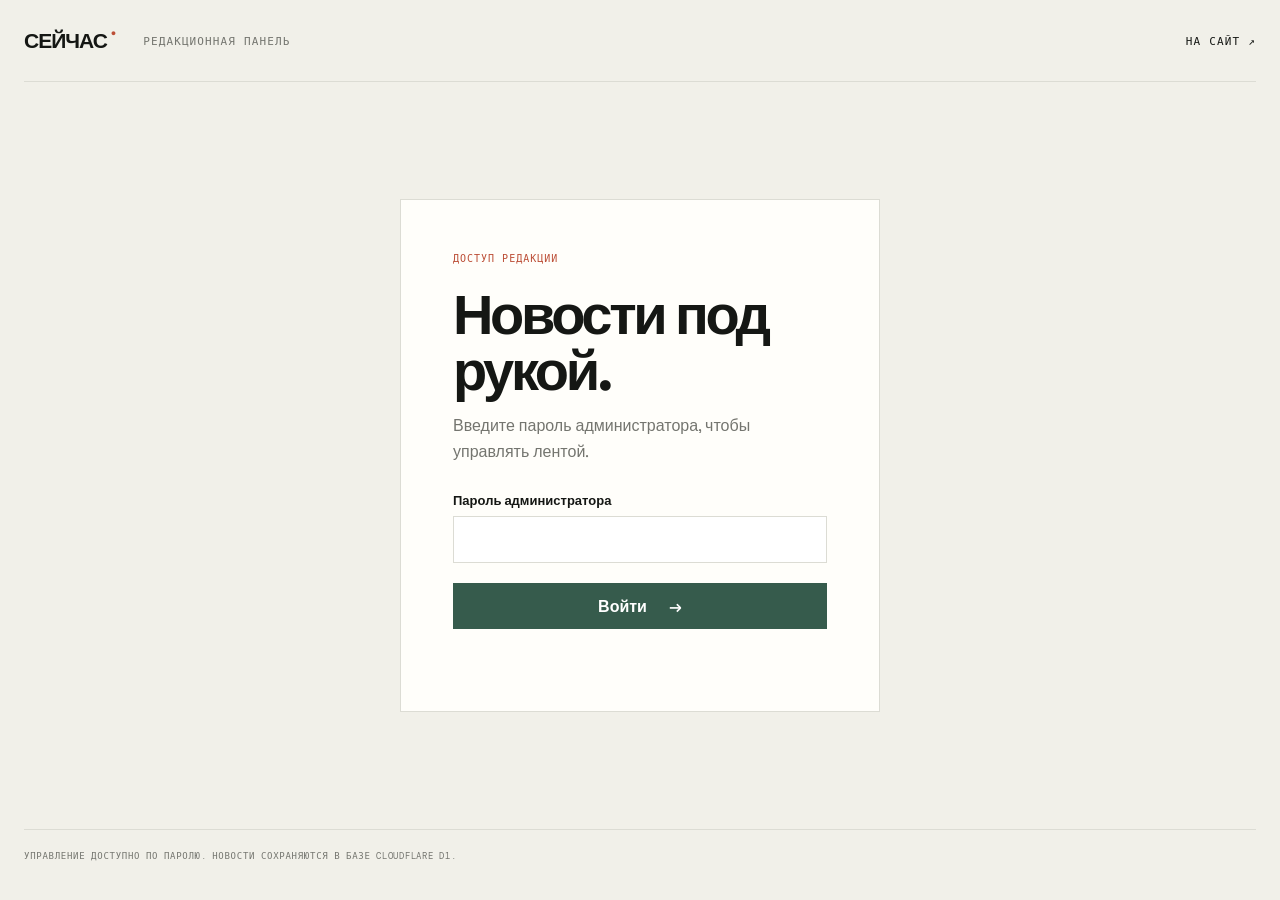
==== admin-site/index.html @ e16c7c47 "Separate admin panel into its own Pages site" ====
<!doctype html>
<html lang="ru">
<head>
  <meta charset="utf-8">
  <meta name="viewport" content="width=device-width, initial-scale=1">
  <meta name="theme-color" content="#f1f0e9">
  <meta name="robots" content="noindex, nofollow">
  <title>Админ-панель — СЕЙЧАС</title>
  <link rel="preconnect" href="https://fonts.googleapis.com">
  <link rel="preconnect" href="https://fonts.gstatic.com" crossorigin>
  <link href="https://fonts.googleapis.com/css2?family=DM+Mono:wght@400;500&family=Space+Grotesk:wght@400;500;600;700&display=swap" rel="stylesheet">
  <link rel="stylesheet" href="/admin.css">
  <script src="/config.js"></script>
  <script src="/admin.js" defer></script>
</head>
<body>
  <main class="admin-shell">
    <header class="admin-header">
      <a class="brand" href="/">СЕЙЧАС<span>●</span></a>
      <span class="admin-label">РЕДАКЦИОННАЯ ПАНЕЛЬ</span>
      <a class="back-link" href="/">На сайт ↗</a>
    </header>

    <section id="login-view" class="login-card">
      <div class="kicker">ДОСТУП РЕДАКЦИИ</div>
      <h1>Новости под рукой.</h1>
      <p>Введите пароль администратора, чтобы управлять лентой.</p>
      <form id="login-form">
        <label for="admin-password">Пароль администратора</label>
        <input id="admin-password" type="password" autocomplete="current-password" required>
        <button class="button primary" type="submit">Войти <span>→</span></button>
        <p class="message" id="login-message" role="status"></p>
      </form>
    </section>

    <section id="panel-view" class="panel" hidden>
      <div class="panel-title">
        <div><div class="kicker">КОНТЕНТ САЙТА</div><h1>Лента новостей</h1></div>
        <button id="logout-button" class="button quiet" type="button">Выйти</button>
      </div>
      <div class="panel-layout">
        <section class="editor-card">
          <div class="editor-heading"><div><div class="kicker">РЕДАКТОР</div><h2 id="form-heading">Добавить новость</h2></div><button id="reset-button" class="text-button" type="button">Очистить</button></div>
          <form id="story-form">
            <input id="story-id" type="hidden">
            <label for="title">Заголовок</label><input id="title" name="title" maxlength="220" required>
            <label for="description">Краткое описание</label><textarea id="description" name="description" rows="3" maxlength="600" required></textarea>
            <div class="form-row">
              <div><label for="region">Регион</label><select id="region" name="region"><option>Европа</option><option>Азия</option><option>Америка</option><option>Африка</option><option>Ближний Восток</option><option>Мир</option></select></div>
              <div><label for="source">Источник</label><input id="source" name="source" maxlength="80" placeholder="BBC, DW…" required></div>
            </div>
            <div class="form-row">
              <div><label for="time">Время публикации</label><input id="time" name="time" maxlength="80" value="Только что" required></div>
              <div><label for="alt">Подпись к изображению</label><input id="alt" name="alt" maxlength="240"></div>
            </div>
            <label for="url">Ссылка на оригинал</label><input id="url" name="url" type="url" placeholder="https://…" required>
            <label for="image">Ссылка на изображение</label><input id="image" name="image" type="url" placeholder="https://…" required>
            <label for="body">Текст обзора <span class="optional">необязательно</span></label><textarea id="body" name="body" rows="6" maxlength="20000" placeholder="Короткий обзор, не полный текст источника"></textarea>
            <p id="form-message" class="message" role="status"></p>
            <button id="save-button" class="button primary" type="submit">Опубликовать <span>→</span></button>
          </form>
        </section>
        <section class="stories-card">
          <div class="editor-heading"><div><div class="kicker">ОПУБЛИКОВАНО</div><h2 id="story-count">Новости</h2></div><button id="refresh-button" class="text-button" type="button">Обновить ↻</button></div>
          <div id="stories-list" class="stories-list" aria-live="polite"></div>
        </section>
      </div>
    </section>
    <footer>Управление доступно по паролю. Новости сохраняются в базе Cloudflare D1.</footer>
  </main>
</body>
</html>
---- admin.css ----
:root{color-scheme:light;--paper:#f1f0e9;--card:#fffefa;--ink:#151714;--muted:#74756f;--line:#dcdcd4;--accent:#bc4e36;--green:#365b4c;font-family:"Space Grotesk",Arial,sans-serif}*{box-sizing:border-box}body{margin:0;background:var(--paper);color:var(--ink)}button,input,textarea,select{font:inherit}.admin-shell{width:min(1440px,100% - 48px);margin:0 auto}.admin-header{height:82px;display:flex;align-items:center;border-bottom:1px solid var(--line);gap:28px}.brand{font-weight:700;font-size:21px;letter-spacing:-1px;text-decoration:none;color:inherit}.brand span{font-size:9px;color:var(--accent);vertical-align:top;margin-left:4px}.admin-label,.kicker,.back-link,.text-button,.optional,footer{font:11px "DM Mono",monospace;letter-spacing:.1em;text-transform:uppercase}.admin-label{color:var(--muted)}.back-link{margin-left:auto;color:var(--ink);text-decoration:none}.login-card{width:min(480px,100%);margin:clamp(60px,13vh,150px) auto;background:var(--card);padding:clamp(26px,5vw,52px);border:1px solid var(--line)}.kicker{font-size:10px;color:var(--accent)}h1,h2,p{margin-top:0}.login-card h1,.panel-title h1{font-size:clamp(34px,5vw,56px);line-height:1;letter-spacing:-.06em;margin:22px 0 14px}.login-card>p{color:var(--muted);line-height:1.6;margin-bottom:28px}label{display:block;font-size:13px;font-weight:600;margin:17px 0 7px}input,textarea,select{width:100%;border:1px solid var(--line);background:#fff;padding:12px 13px;border-radius:0;color:var(--ink);outline:none}input:focus,textarea:focus,select:focus{border-color:var(--green);box-shadow:0 0 0 2px #365b4c20}textarea{resize:vertical;line-height:1.5}.button{border:0;min-height:46px;padding:0 18px;cursor:pointer;font-weight:600}.primary{background:var(--green);color:white}.primary:hover{background:#294638}.primary span{margin-left:18px}.login-card .primary{width:100%;margin-top:20px}.message{min-height:20px;margin:10px 0 0;color:var(--accent);font-size:13px;line-height:1.45}.panel{padding:34px 0 60px}.panel-title{display:flex;align-items:end;justify-content:space-between;margin-bottom:28px}.panel-title h1{margin:14px 0 0}.quiet{background:transparent;border:1px solid var(--line)}.quiet:hover,.text-button:hover{color:var(--accent)}.panel-layout{display:grid;grid-template-columns:minmax(320px,.85fr) minmax(420px,1.15fr);gap:20px;align-items:start}.editor-card,.stories-card{background:var(--card);border:1px solid var(--line);padding:clamp(18px,2.5vw,30px)}.editor-heading{display:flex;align-items:center;justify-content:space-between;border-bottom:1px solid var(--line);padding-bottom:18px;margin-bottom:8px}.editor-heading h2{font-size:21px;letter-spacing:-.04em;margin:8px 0 0}.text-button{color:var(--muted);border:0;background:transparent;padding:8px 0;cursor:pointer;font-size:10px}.form-row{display:grid;grid-template-columns:1fr 1fr;gap:12px}.optional{display:inline-block;color:var(--muted);font-size:9px;letter-spacing:.04em}.stories-list{display:grid}.story-row{padding:18px 0;border-bottom:1px solid var(--line);display:grid;grid-template-columns:minmax(0,1fr) auto;gap:14px}.story-row:last-child{border-bottom:0}.story-info{min-width:0}.story-meta{font:10px "DM Mono",monospace;letter-spacing:.08em;text-transform:uppercase;color:var(--muted);margin-bottom:8px}.story-row h3{font-family:Georgia,serif;font-weight:400;font-size:21px;line-height:1.12;letter-spacing:-.03em;margin:0 0 8px}.story-row p{color:var(--muted);font-size:13px;line-height:1.45;margin:0}.story-actions{display:flex;align-items:start;gap:8px}.small-button{border:1px solid var(--line);background:transparent;padding:7px 10px;cursor:pointer;font-size:12px}.small-button:hover{border-color:var(--accent);color:var(--accent)}.empty-list{padding:24px 0;color:var(--muted);line-height:1.5}footer{border-top:1px solid var(--line);padding:20px 0 30px;color:var(--muted);font-size:9px;letter-spacing:.08em}[hidden]{display:none!important}@media(max-width:900px){.panel-layout{grid-template-columns:1fr}.admin-shell{width:min(100% - 32px,700px)}}@media(max-width:520px){.admin-shell{width:calc(100% - 24px)}.admin-header{height:66px;gap:12px}.admin-label{font-size:8px}.brand{font-size:18px}.login-card{margin:12vh auto 60px;padding:25px 20px}.panel{padding-top:26px}.panel-title{align-items:center}.panel-title h1{font-size:36px}.form-row{grid-template-columns:1fr;gap:0}.story-row{grid-template-columns:1fr}.story-actions{justify-content:flex-end}.editor-card,.stories-card{padding:18px 15px}}
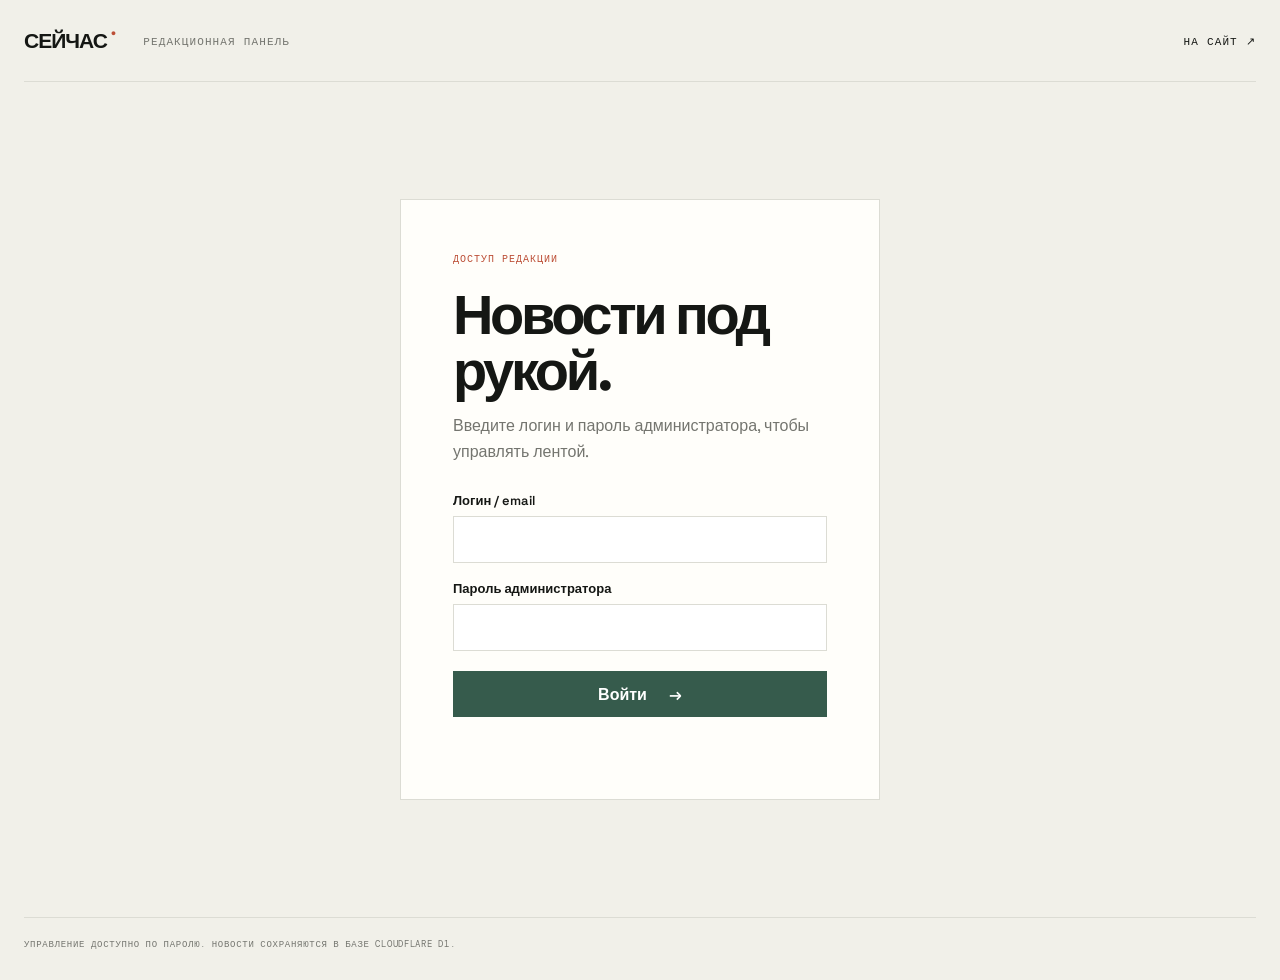
==== commit 57d56366: "Add email login to news admin" ====
--- a/admin-site/index.html
+++ b/admin-site/index.html
@@ -24,8 +24,10 @@
     <section id="login-view" class="login-card">
       <div class="kicker">ДОСТУП РЕДАКЦИИ</div>
       <h1>Новости под рукой.</h1>
-      <p>Введите пароль администратора, чтобы управлять лентой.</p>
+      <p>Введите логин и пароль администратора, чтобы управлять лентой.</p>
       <form id="login-form">
+        <label for="admin-email">Логин / email</label>
+        <input id="admin-email" type="email" autocomplete="username" required>
         <label for="admin-password">Пароль администратора</label>
         <input id="admin-password" type="password" autocomplete="current-password" required>
         <button class="button primary" type="submit">Войти <span>→</span></button>
